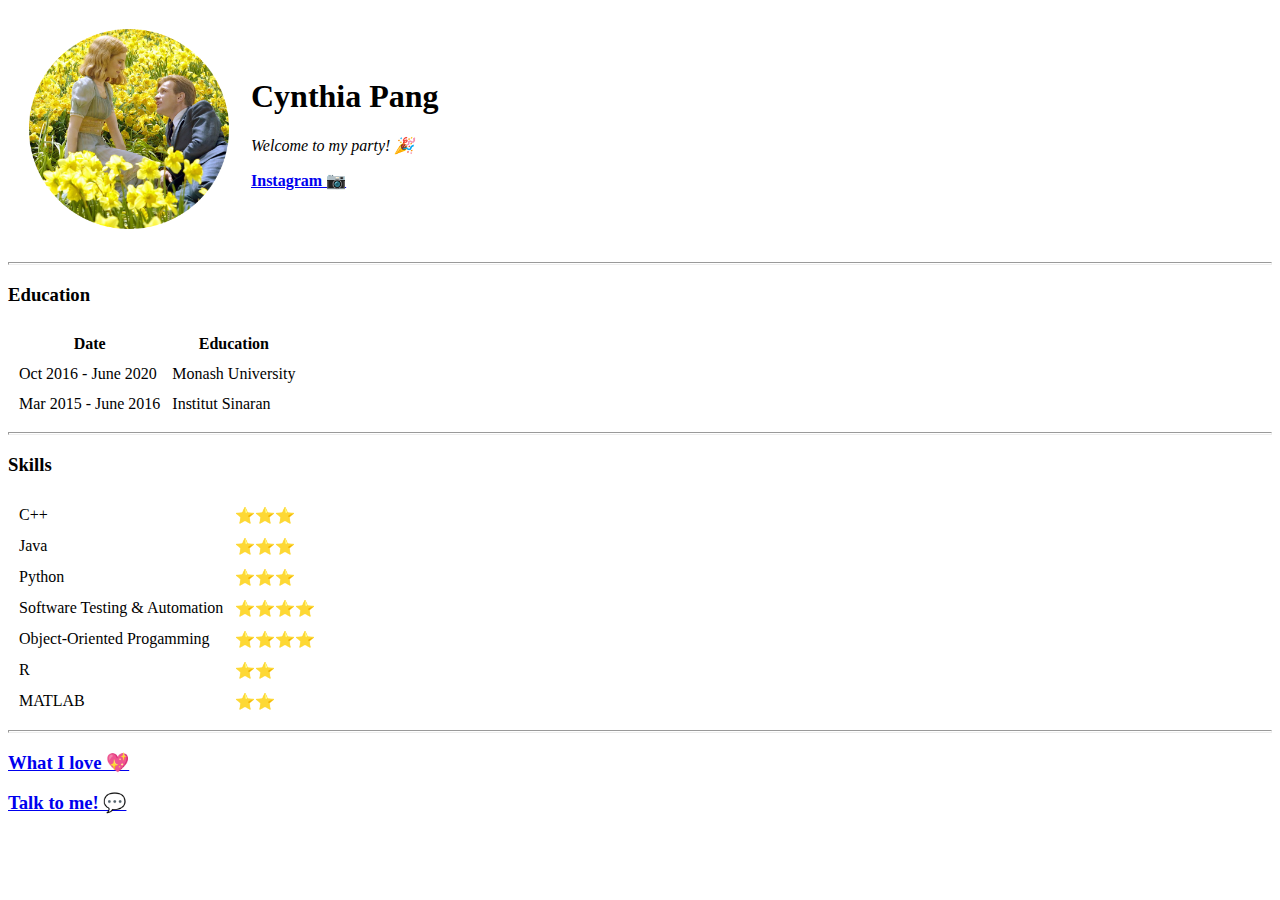
==== index.html @ dccc2ac3 "Initial" ====
<!DOCTYPE html>
<html lang="en" dir="ltr">

<head>
  <meta charset="utf-8">
  <title>Cynthia's Site</title>
</head>

<body>
  <table cellspacing="20">
    <tr>
      <td><img src="blooms.png" alt="a picture of eggs" width="200"></td>
      <td>
        <h1>Cynthia Pang</h1>
        <p><em>Welcome to my party! 🎉</em></p>
        <p><strong><a href="https://www.instagram.com/tttttthia/">Instagram 📷</a></strong></p>
      </td>
    </tr>
  </table>
  <hr size="3">
  <h3>Education</h3>
  <table cellspacing="10">
    <thead>
      <tr>
        <th>Date</th>
        <th>Education</th>
      </tr>
    </thead>
    <tbody>
      <tr>
        <td>Oct 2016 - June 2020</td>
        <td>Monash University</td>
      </tr>
      <tr>
        <td>Mar 2015 - June 2016</td>
        <td>Institut Sinaran</td>
      </tr>
    </tbody>
  </table>
  <hr size="3">
  <h3>Skills</h3>
  <table cellspacing="10">
    <tr>
      <td>C++</td>
      <td>⭐⭐⭐</td>
    </tr>
    <tr>
      <td>Java</td>
      <td>⭐⭐⭐</td>
    </tr>
    <tr>
      <td>Python</td>
      <td>⭐⭐⭐</td>
    </tr>
    <tr>
      <td>Software Testing & Automation</td>
      <td>⭐⭐⭐⭐</td>
    </tr>
    <tr>
      <td>Object-Oriented Progamming</td>
      <td>⭐⭐⭐⭐</td>
    </tr>
    <tr>
      <td>R</td>
      <td>⭐⭐</td>
    </tr>
    <tr>
      <td>MATLAB</td>
      <td>⭐⭐</td>
    </tr>
  </table>
  <hr size="3">
  <h3><a href="what-i-love.html">What I love 💖</a></h3>
  <h3><a href="contact-me.html">Talk to me! 💬</a></h3>
</body>

</html>
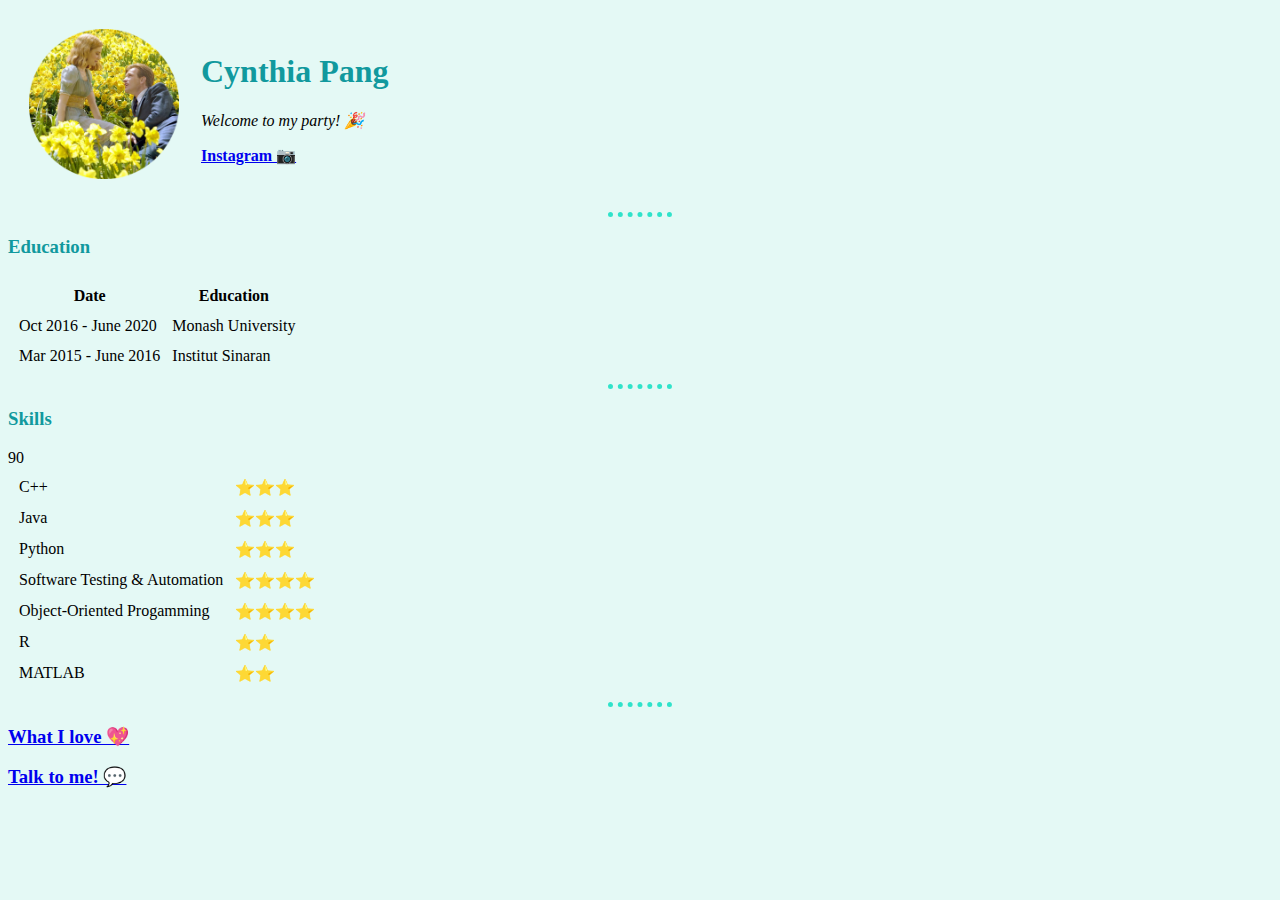
==== commit 7c1600f4: "Update" ====
--- a/index.html
+++ b/index.html
@@ -1,15 +1,14 @@
 <!DOCTYPE html>
-<html lang="en" dir="ltr">
-
 <head>
   <meta charset="utf-8">
   <title>Cynthia's Site</title>
+  <link rel="stylesheet" href="css/styles.css">
 </head>
 
 <body>
   <table cellspacing="20">
     <tr>
-      <td><img src="blooms.png" alt="a picture of eggs" width="200"></td>
+      <td><img src="blooms.png" alt="the blooms" width="150"></td>
       <td>
         <h1>Cynthia Pang</h1>
         <p><em>Welcome to my party! 🎉</em></p>
@@ -17,7 +16,7 @@
       </td>
     </tr>
   </table>
-  <hr size="3">
+  <hr >
   <h3>Education</h3>
   <table cellspacing="10">
     <thead>
@@ -37,7 +36,7 @@
       </tr>
     </tbody>
   </table>
-  <hr size="3">
+  <hr>
   <h3>Skills</h3>
   <table cellspacing="10">
     <tr>
@@ -61,7 +60,7 @@
       <td>⭐⭐⭐⭐</td>
     </tr>
     <tr>
-      <td>R</td>
+      <td>R</td>90
       <td>⭐⭐</td>
     </tr>
     <tr>
@@ -69,7 +68,7 @@
       <td>⭐⭐</td>
     </tr>
   </table>
-  <hr size="3">
+  <hr>
   <h3><a href="what-i-love.html">What I love 💖</a></h3>
   <h3><a href="contact-me.html">Talk to me! 💬</a></h3>
 </body>
--- a/css/styles.css
+++ b/css/styles.css
@@ -0,0 +1,20 @@
+body {
+  background-color: #E4F9F5;
+}
+
+img {
+
+}
+
+hr {
+
+  border-color: #30E3CA;
+  border-style: none;
+  border-top-style: dotted;
+  border-width: 5px;
+  width: 5%;
+}
+
+h1, h3 {
+  color: #11999E;
+}
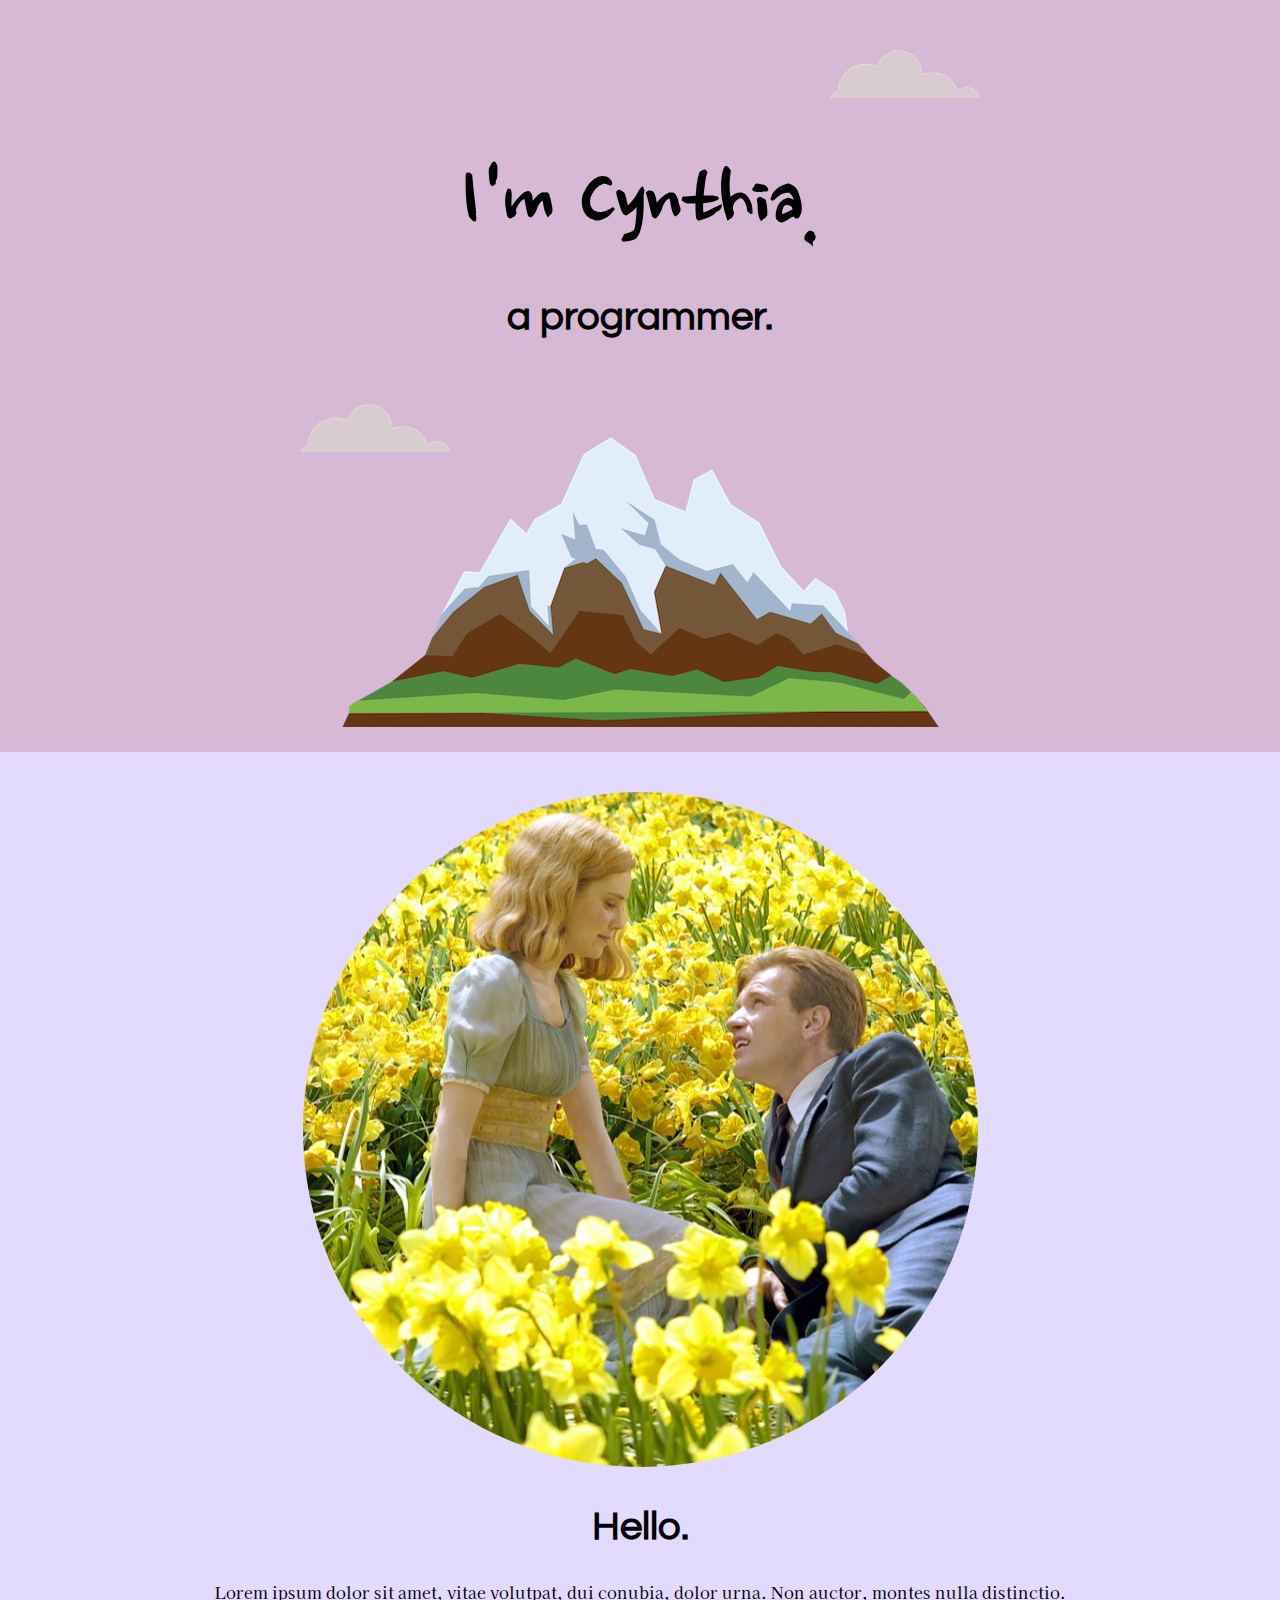
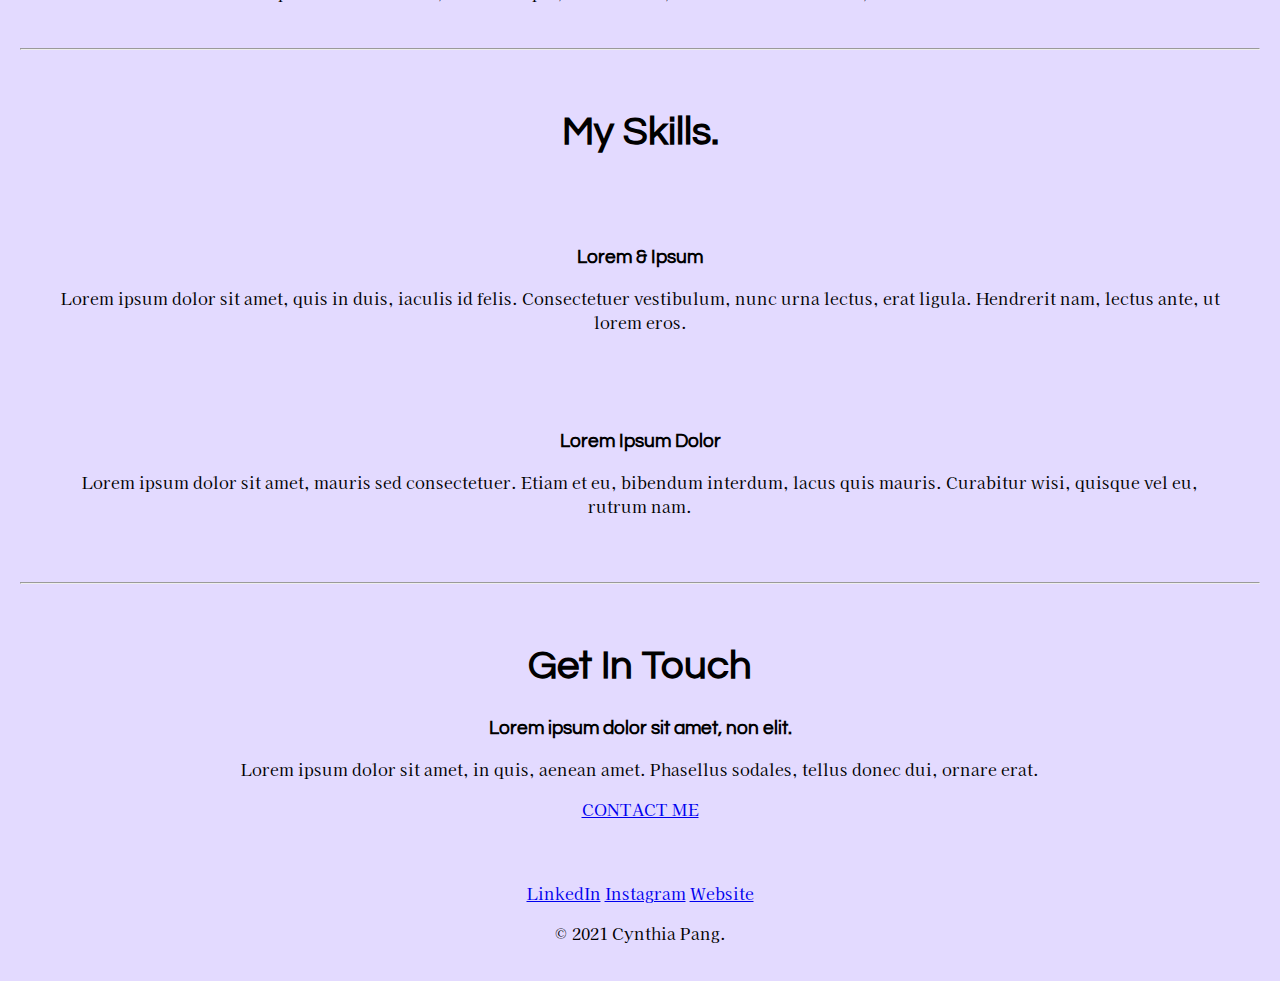
==== commit 5a15a33c: "Updates." ====
--- a/index.html
+++ b/index.html
@@ -1,76 +1,63 @@
 <!DOCTYPE html>
 <head>
   <meta charset="utf-8">
-  <title>Cynthia's Site</title>
-  <link rel="stylesheet" href="css/styles.css">
+  <title>Cynthia Pang</title>
+  <link rel="stylesheet" type="text/css" href="css/styles.css">
+  <link rel="icon" href="favicon.ico">
+  <link rel="preconnect" href="https://fonts.googleapis.com">
+  <link rel="preconnect" href="https://fonts.gstatic.com" crossorigin>
+  <link href="https://fonts.googleapis.com/css2?family=Kaisei+Tokumin:wght@700&family=Merriweather+Sans:wght@700&family=Nanum+Brush+Script&family=Questrial&family=Reenie+Beanie&display=swap" rel="stylesheet">
 </head>
 
 <body>
-  <table cellspacing="20">
-    <tr>
-      <td><img src="blooms.png" alt="the blooms" width="150"></td>
-      <td>
-        <h1>Cynthia Pang</h1>
-        <p><em>Welcome to my party! 🎉</em></p>
-        <p><strong><a href="https://www.instagram.com/tttttthia/">Instagram 📷</a></strong></p>
-      </td>
-    </tr>
-  </table>
-  <hr >
-  <h3>Education</h3>
-  <table cellspacing="10">
-    <thead>
-      <tr>
-        <th>Date</th>
-        <th>Education</th>
-      </tr>
-    </thead>
-    <tbody>
-      <tr>
-        <td>Oct 2016 - June 2020</td>
-        <td>Monash University</td>
-      </tr>
-      <tr>
-        <td>Mar 2015 - June 2016</td>
-        <td>Institut Sinaran</td>
-      </tr>
-    </tbody>
-  </table>
+
+<div class="top-container">
+  <img class="top-cloud" src="images/cloud.png" alt="cloud-img">
+  <h1>I'm Cynthia.</h1>
+  <h2>a programmer.</h2>
+  <img class="bottom-cloud" src="images/cloud.png" alt="cloud-img">
+  <img src="images/mountain.png" alt="mountain-img">
+</div>
+
+<div class="middle-container">
+  <div class="profile">
+    <img src="images\blooms.png" alt="">
+    <h2>Hello.</h2>
+    <p>Lorem ipsum dolor sit amet, vitae volutpat, dui conubia, dolor urna. Non auctor, montes nulla distinctio.</p>
+  </div>
   <hr>
-  <h3>Skills</h3>
-  <table cellspacing="10">
-    <tr>
-      <td>C++</td>
-      <td>⭐⭐⭐</td>
-    </tr>
-    <tr>
-      <td>Java</td>
-      <td>⭐⭐⭐</td>
-    </tr>
-    <tr>
-      <td>Python</td>
-      <td>⭐⭐⭐</td>
-    </tr>
-    <tr>
-      <td>Software Testing & Automation</td>
-      <td>⭐⭐⭐⭐</td>
-    </tr>
-    <tr>
-      <td>Object-Oriented Progamming</td>
-      <td>⭐⭐⭐⭐</td>
-    </tr>
-    <tr>
-      <td>R</td>90
-      <td>⭐⭐</td>
-    </tr>
-    <tr>
-      <td>MATLAB</td>
-      <td>⭐⭐</td>
-    </tr>
-  </table>
+  <div class="skills">
+    <h2>My Skills.</h2>
+    <div class="skill-row">
+      <img class="" src="" alt="">
+      <h3>Lorem & Ipsum</h3>
+      <p>Lorem ipsum dolor sit amet, quis in duis, iaculis id felis. Consectetuer vestibulum, nunc urna lectus, erat ligula. Hendrerit nam, lectus ante, ut lorem eros.</p>
+    </div>
+    <div class="skill-row">
+      <img class="" src="" alt="">
+      <h3>Lorem Ipsum Dolor</h3>
+      <p>Lorem ipsum dolor sit amet, mauris sed consectetuer. Etiam et eu, bibendum interdum, lacus quis mauris. Curabitur wisi, quisque vel eu, rutrum nam.</p>
+    </div>
+  </div>
   <hr>
-  <h3><a href="what-i-love.html">What I love 💖</a></h3>
-  <h3><a href="contact-me.html">Talk to me! 💬</a></h3>
+  <div class="contact-me">
+    <h2>Get In Touch</h2>
+    <h3>Lorem ipsum dolor sit amet, non elit.</h3>
+    <p>Lorem ipsum dolor sit amet, in quis, aenean amet. Phasellus sodales, tellus donec dui, ornare erat.</p>
+    <a class="btn" href="mailto:cynthia.vivaz@email.com">CONTACT ME</a>
+  </div>
+</div>
+
+
+<div class="bottom-container">
+  <a class="footer-link" href="https://www.linkedin.com/in/cynthia-pang/">LinkedIn</a>
+  <a class="footer-link" href="https://www.instagram.com/tttttthia/">Instagram</a>
+  <a class="footer-link" href="https://www.appbrewery.co/">Website</a>
+  <p>© 2021 Cynthia Pang.</p>
+</div>
+
+
+
 </body>
 
 </html>
--- a/css/styles.css
+++ b/css/styles.css
@@ -1,20 +1,53 @@
+/******TAG SELECTOR******/
+
 body {
-  background-color: #E4F9F5;
+  background-color: #E3DAFF;
+  margin: 0;
+  text-align: center;
+  font-family: 'Kaisei Tokumin', serif;
 }
 
-img {
-
+div {
+  padding: 20px;
 }
 
-hr {
 
-  border-color: #30E3CA;
-  border-style: none;
-  border-top-style: dotted;
-  border-width: 5px;
-  width: 5%;
+h1 {
+  margin: 50px auto 0 auto;
+  font-size: 5.625rem;
+  font-family: 'Nanum Brush Script', 'Reenie Beanie', cursive;
 }
 
-h1, h3 {
-  color: #11999E;
+h2 {
+  font-size: 2.5rem;
+  font-family: 'Questrial', 'Merriweather Sans', sans-serif;
 }
+
+h3 {
+  font-family: 'Questrial', 'Merriweather Sans', sans-serif;
+}
+
+/******CLASS SELECTOR******/
+/* To apply same style to a group of items */
+.top-container {
+  background-color: #D7B9D5;
+  position: relative;
+  padding-top: 100px;
+}
+
+
+.top-cloud {
+  position: absolute;
+  right: 300px;
+  top: 50px;
+}
+
+.bottom-cloud {
+  position: absolute;
+  left: 300px;
+  bottom: 300px;
+}
+
+/******ID SELECTOR******/
+/* To apply specific style to a single element */
+/* Can be useful but not common */
